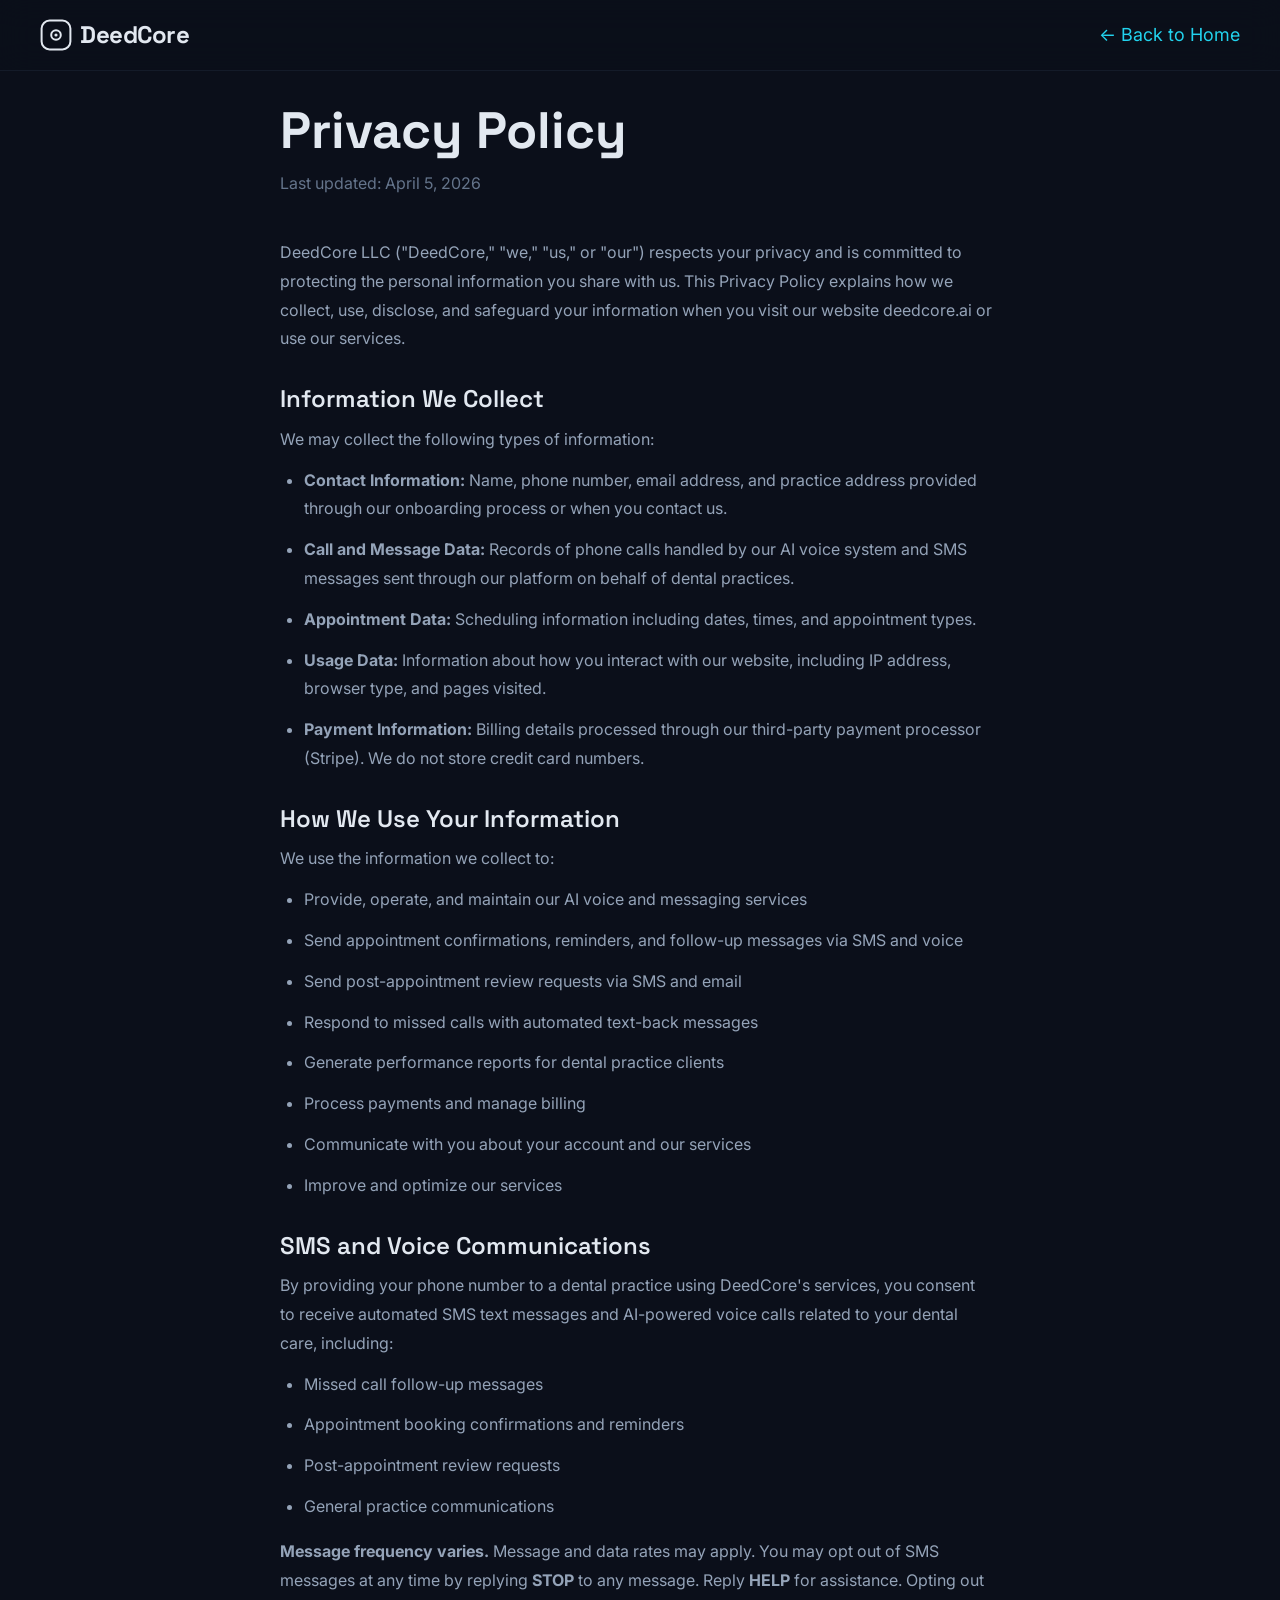
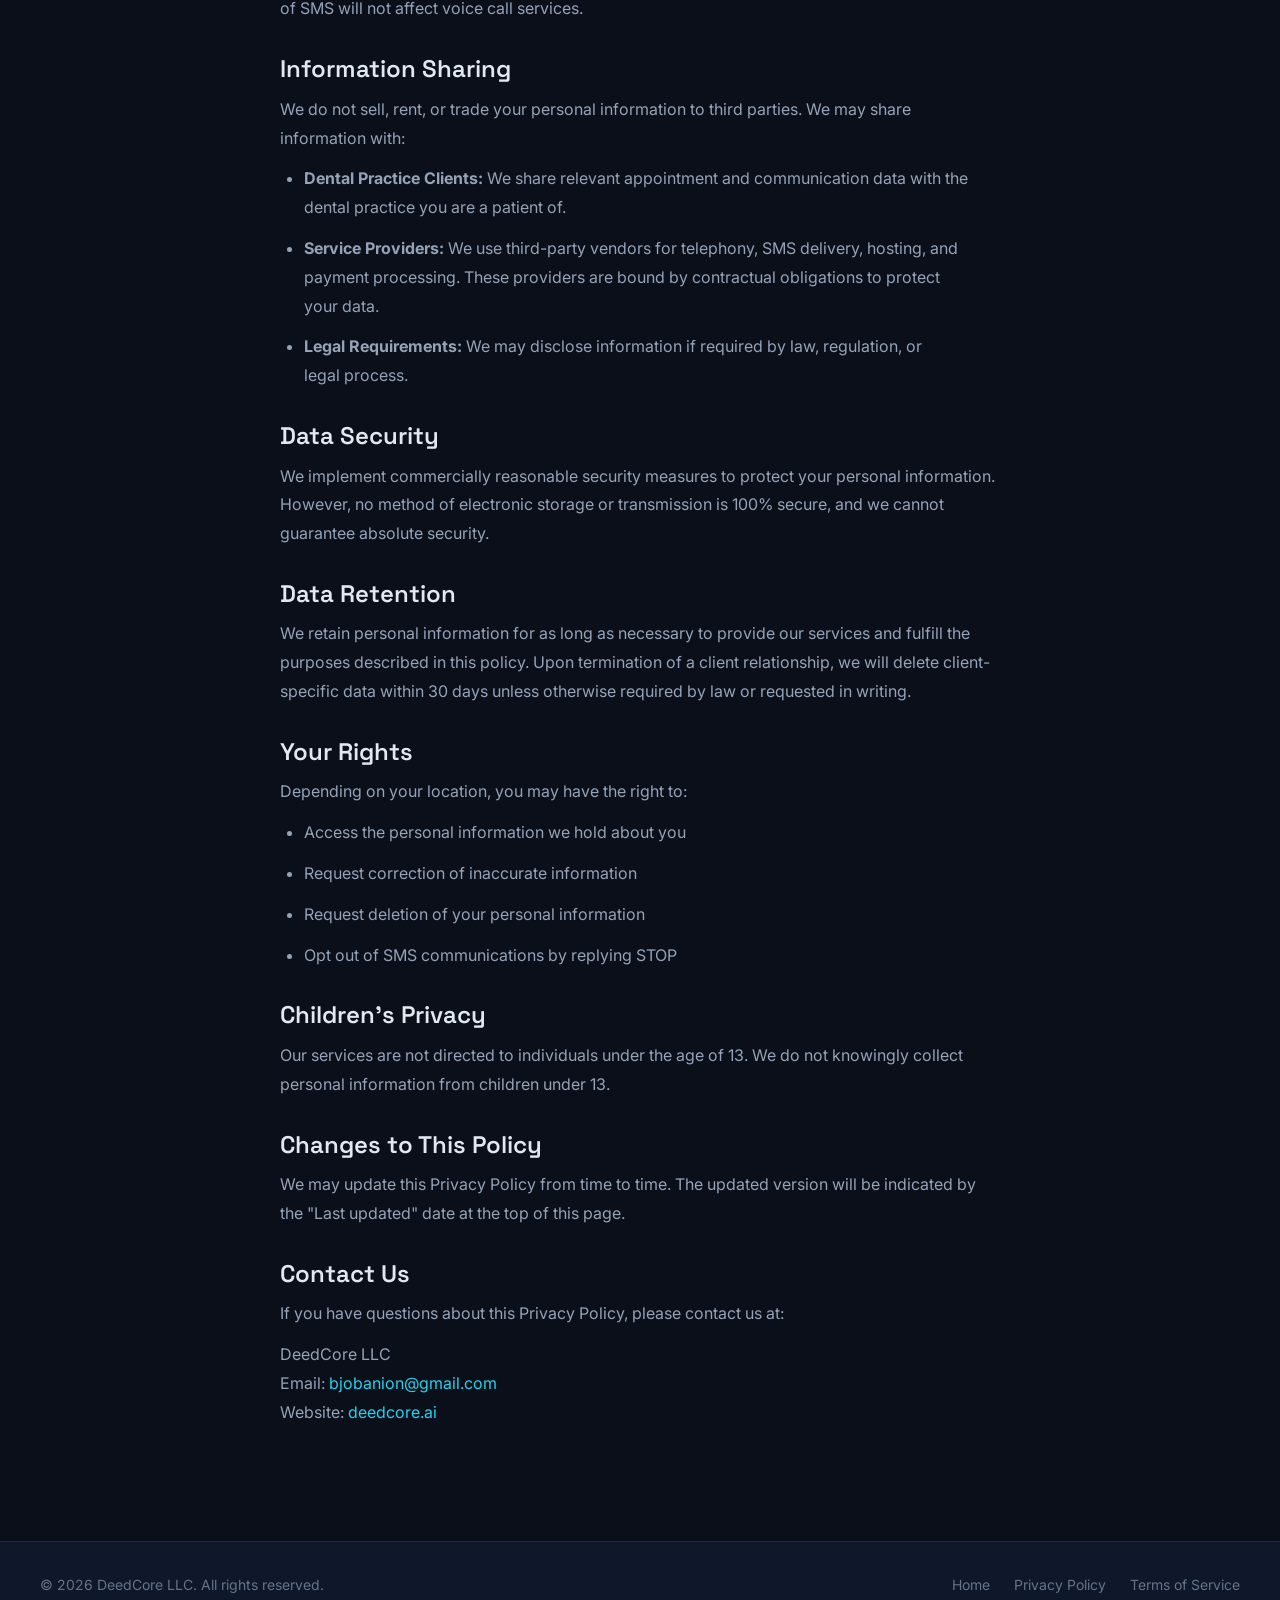
==== privacy.html @ 0113a992 "Add SMS consent language, Privacy Policy, Terms of Service for A2P compliance" ====
<!DOCTYPE html>
<html lang="en">
<head>
<meta charset="UTF-8">
<meta name="viewport" content="width=device-width, initial-scale=1.0">
<title>Privacy Policy — DeedCore</title>
<link rel="stylesheet" href="./base.css">
<link rel="stylesheet" href="./style.css">
<style>
  .legal { padding: clamp(var(--space-16), 8vw, var(--space-32)) var(--space-6); }
  .legal__inner { max-width: 720px; margin: 0 auto; }
  .legal__inner h1 { font-family: var(--font-display); font-size: var(--text-2xl); font-weight: 700; margin-bottom: var(--space-2); }
  .legal__inner .legal-date { font-size: var(--text-sm); color: var(--color-text-faint); margin-bottom: var(--space-10); }
  .legal__inner h2 { font-family: var(--font-display); font-size: var(--text-lg); font-weight: 600; margin-top: var(--space-8); margin-bottom: var(--space-3); }
  .legal__inner p, .legal__inner li { font-size: var(--text-sm); color: var(--color-text-muted); line-height: 1.8; margin-bottom: var(--space-3); }
  .legal__inner ul { padding-left: var(--space-6); margin-bottom: var(--space-4); }
  .legal__inner a { color: var(--color-primary); }
</style>
</head>
<body>

<nav class="nav">
  <div class="nav__inner">
    <a href="./index.html" class="nav__logo">
      <svg width="32" height="32" viewBox="0 0 40 40" fill="none" aria-label="DeedCore logo">
        <rect x="2" y="2" width="36" height="36" rx="10" stroke="currentColor" stroke-width="2.5"/>
        <circle cx="20" cy="20" r="6" stroke="currentColor" stroke-width="2.5"/>
        <circle cx="20" cy="20" r="2" fill="currentColor"/>
      </svg>
      DeedCore
    </a>
    <a href="./index.html" class="nav__back">← Back to Home</a>
  </div>
</nav>

<section class="legal">
  <div class="legal__inner">
    <h1>Privacy Policy</h1>
    <p class="legal-date">Last updated: April 5, 2026</p>

    <p>DeedCore LLC ("DeedCore," "we," "us," or "our") respects your privacy and is committed to protecting the personal information you share with us. This Privacy Policy explains how we collect, use, disclose, and safeguard your information when you visit our website deedcore.ai or use our services.</p>

    <h2>Information We Collect</h2>
    <p>We may collect the following types of information:</p>
    <ul>
      <li><strong>Contact Information:</strong> Name, phone number, email address, and practice address provided through our onboarding process or when you contact us.</li>
      <li><strong>Call and Message Data:</strong> Records of phone calls handled by our AI voice system and SMS messages sent through our platform on behalf of dental practices.</li>
      <li><strong>Appointment Data:</strong> Scheduling information including dates, times, and appointment types.</li>
      <li><strong>Usage Data:</strong> Information about how you interact with our website, including IP address, browser type, and pages visited.</li>
      <li><strong>Payment Information:</strong> Billing details processed through our third-party payment processor (Stripe). We do not store credit card numbers.</li>
    </ul>

    <h2>How We Use Your Information</h2>
    <p>We use the information we collect to:</p>
    <ul>
      <li>Provide, operate, and maintain our AI voice and messaging services</li>
      <li>Send appointment confirmations, reminders, and follow-up messages via SMS and voice</li>
      <li>Send post-appointment review requests via SMS and email</li>
      <li>Respond to missed calls with automated text-back messages</li>
      <li>Generate performance reports for dental practice clients</li>
      <li>Process payments and manage billing</li>
      <li>Communicate with you about your account and our services</li>
      <li>Improve and optimize our services</li>
    </ul>

    <h2>SMS and Voice Communications</h2>
    <p>By providing your phone number to a dental practice using DeedCore's services, you consent to receive automated SMS text messages and AI-powered voice calls related to your dental care, including:</p>
    <ul>
      <li>Missed call follow-up messages</li>
      <li>Appointment booking confirmations and reminders</li>
      <li>Post-appointment review requests</li>
      <li>General practice communications</li>
    </ul>
    <p><strong>Message frequency varies.</strong> Message and data rates may apply. You may opt out of SMS messages at any time by replying <strong>STOP</strong> to any message. Reply <strong>HELP</strong> for assistance. Opting out of SMS will not affect voice call services.</p>

    <h2>Information Sharing</h2>
    <p>We do not sell, rent, or trade your personal information to third parties. We may share information with:</p>
    <ul>
      <li><strong>Dental Practice Clients:</strong> We share relevant appointment and communication data with the dental practice you are a patient of.</li>
      <li><strong>Service Providers:</strong> We use third-party vendors for telephony, SMS delivery, hosting, and payment processing. These providers are bound by contractual obligations to protect your data.</li>
      <li><strong>Legal Requirements:</strong> We may disclose information if required by law, regulation, or legal process.</li>
    </ul>

    <h2>Data Security</h2>
    <p>We implement commercially reasonable security measures to protect your personal information. However, no method of electronic storage or transmission is 100% secure, and we cannot guarantee absolute security.</p>

    <h2>Data Retention</h2>
    <p>We retain personal information for as long as necessary to provide our services and fulfill the purposes described in this policy. Upon termination of a client relationship, we will delete client-specific data within 30 days unless otherwise required by law or requested in writing.</p>

    <h2>Your Rights</h2>
    <p>Depending on your location, you may have the right to:</p>
    <ul>
      <li>Access the personal information we hold about you</li>
      <li>Request correction of inaccurate information</li>
      <li>Request deletion of your personal information</li>
      <li>Opt out of SMS communications by replying STOP</li>
    </ul>

    <h2>Children's Privacy</h2>
    <p>Our services are not directed to individuals under the age of 13. We do not knowingly collect personal information from children under 13.</p>

    <h2>Changes to This Policy</h2>
    <p>We may update this Privacy Policy from time to time. The updated version will be indicated by the "Last updated" date at the top of this page.</p>

    <h2>Contact Us</h2>
    <p>If you have questions about this Privacy Policy, please contact us at:</p>
    <p>
      DeedCore LLC<br>
      Email: <a href="mailto:bjobanion@gmail.com">bjobanion@gmail.com</a><br>
      Website: <a href="https://deedcore.ai">deedcore.ai</a>
    </p>
  </div>
</section>

<footer class="footer">
  <div class="footer__inner">
    <div class="footer__top">
      <div class="footer__left">
        <span class="footer__copyright">&copy; 2026 DeedCore LLC. All rights reserved.</span>
      </div>
      <div class="footer__links">
        <a href="./index.html">Home</a>
        <a href="./privacy.html">Privacy Policy</a>
        <a href="./terms.html">Terms of Service</a>
      </div>
    </div>
  </div>
</footer>

</body>
</html>
---- base.css ----
/* base.css */
*, *::before, *::after { box-sizing: border-box; margin: 0; padding: 0; }

html {
  -moz-text-size-adjust: none;
  -webkit-text-size-adjust: none;
  text-size-adjust: none;
  -webkit-font-smoothing: antialiased;
  -moz-osx-font-smoothing: grayscale;
  text-rendering: optimizeLegibility;
  scroll-behavior: smooth;
  hanging-punctuation: first last;
  scroll-padding-top: 5rem;
}

body {
  min-height: 100dvh;
  line-height: 1.6;
  font-family: var(--font-body, sans-serif);
  font-size: var(--text-base);
  color: var(--color-text);
  background-color: var(--color-bg);
}

img, picture, video, canvas, svg { display: block; max-width: 100%; height: auto; }
ul[role="list"], ol[role="list"] { list-style: none; }
input, button, textarea, select { font: inherit; color: inherit; }

h1, h2, h3, h4, h5, h6 { text-wrap: balance; line-height: 1.15; }
p, li, figcaption { text-wrap: pretty; max-width: 72ch; }

::selection {
  background: oklch(from var(--color-primary) l c h / 0.25);
  color: var(--color-text);
}

:focus-visible {
  outline: 2px solid var(--color-primary);
  outline-offset: 3px;
  border-radius: var(--radius-sm);
}

@media (prefers-reduced-motion: reduce) {
  *, *::before, *::after {
    animation-duration: 0.01ms !important;
    animation-iteration-count: 1 !important;
    transition-duration: 0.01ms !important;
    scroll-behavior: auto !important;
  }
}

button { cursor: pointer; background: none; border: none; }
table { border-collapse: collapse; width: 100%; }

a, button, [role="button"], [role="link"], input, textarea, select {
  transition: color var(--transition-interactive),
              background var(--transition-interactive),
              border-color var(--transition-interactive),
              box-shadow var(--transition-interactive);
}

.sr-only {
  position: absolute; width: 1px; height: 1px; padding: 0; margin: -1px;
  overflow: hidden; clip: rect(0, 0, 0, 0); white-space: nowrap; border-width: 0;
}
---- style.css ----
/* ========================
   DeedCore — Design Tokens
   ======================== */

@import url('https://fonts.googleapis.com/css2?family=Inter:wght@300;400;500;600;700&family=Space+Grotesk:wght@400;500;600;700&display=swap');

:root {
  /* Typography */
  --font-body: 'Inter', -apple-system, BlinkMacSystemFont, 'Segoe UI', sans-serif;
  --font-display: 'Space Grotesk', -apple-system, BlinkMacSystemFont, sans-serif;

  /* Type Scale */
  --text-xs:   clamp(0.75rem,  0.7rem  + 0.25vw, 0.875rem);
  --text-sm:   clamp(0.875rem, 0.8rem  + 0.35vw, 1rem);
  --text-base: clamp(1rem,     0.95rem + 0.25vw, 1.125rem);
  --text-lg:   clamp(1.125rem, 1rem    + 0.75vw, 1.5rem);
  --text-xl:   clamp(1.5rem,   1.2rem  + 1.25vw, 2.25rem);
  --text-2xl:  clamp(2rem,     1.2rem  + 2.5vw,  3.5rem);
  --text-3xl:  clamp(2.5rem,   1rem    + 4vw,    5rem);

  /* Spacing */
  --space-1:  0.25rem;
  --space-2:  0.5rem;
  --space-3:  0.75rem;
  --space-4:  1rem;
  --space-5:  1.25rem;
  --space-6:  1.5rem;
  --space-8:  2rem;
  --space-10: 2.5rem;
  --space-12: 3rem;
  --space-16: 4rem;
  --space-20: 5rem;
  --space-24: 6rem;
  --space-32: 8rem;

  /* Dark palette — dark site by default */
  --color-bg:             #0b0f1a;
  --color-surface:        #111827;
  --color-surface-2:      #1e293b;
  --color-surface-offset: #0f172a;
  --color-border:         #1e293b;
  --color-divider:        #1e293b;

  --color-text:           #e2e8f0;
  --color-text-muted:     #94a3b8;
  --color-text-faint:     #64748b;

  --color-primary:        #22d3ee;
  --color-primary-hover:  #06b6d4;
  --color-primary-active: #0891b2;
  --color-primary-glow:   rgba(34, 211, 238, 0.15);

  /* Radius */
  --radius-sm: 0.375rem;
  --radius-md: 0.5rem;
  --radius-lg: 0.75rem;
  --radius-xl: 1rem;
  --radius-2xl: 1.5rem;
  --radius-full: 9999px;

  /* Transitions */
  --transition-interactive: 180ms cubic-bezier(0.16, 1, 0.3, 1);

  /* Shadows */
  --shadow-sm: 0 1px 2px rgba(0,0,0,0.3);
  --shadow-md: 0 4px 12px rgba(0,0,0,0.4);
  --shadow-lg: 0 12px 32px rgba(0,0,0,0.5);
  --shadow-glow: 0 0 40px rgba(34, 211, 238, 0.15), 0 0 80px rgba(34, 211, 238, 0.05);

  /* Content widths */
  --content-narrow: 640px;
  --content-default: 960px;
  --content-wide: 1200px;
}


/* ========================
   Global Styles
   ======================== */

body {
  background: var(--color-bg);
  color: var(--color-text);
}

a {
  color: var(--color-primary);
  text-decoration: none;
}
a:hover {
  color: var(--color-primary-hover);
}


/* ========================
   Navigation
   ======================== */

.nav {
  position: fixed;
  top: 0;
  left: 0;
  right: 0;
  z-index: 100;
  padding: var(--space-4) var(--space-6);
  background: rgba(11, 15, 26, 0.8);
  backdrop-filter: blur(16px);
  -webkit-backdrop-filter: blur(16px);
  border-bottom: 1px solid rgba(30, 41, 59, 0.5);
  transition: transform 0.3s cubic-bezier(0.16, 1, 0.3, 1),
              box-shadow 0.3s cubic-bezier(0.16, 1, 0.3, 1);
}

.nav__inner {
  max-width: var(--content-wide);
  margin: 0 auto;
  display: flex;
  align-items: center;
  justify-content: space-between;
}

.nav__logo {
  display: flex;
  align-items: center;
  gap: var(--space-2);
  font-family: var(--font-display);
  font-size: var(--text-lg);
  font-weight: 700;
  color: var(--color-text);
  letter-spacing: -0.02em;
}

.nav__logo svg {
  width: 32px;
  height: 32px;
}

.nav__links {
  display: flex;
  align-items: center;
  gap: var(--space-8);
  list-style: none;
}

.nav__links a {
  font-size: var(--text-sm);
  color: var(--color-text-muted);
  transition: color var(--transition-interactive);
}
.nav__links a:hover {
  color: var(--color-text);
}

.nav__cta {
  font-size: var(--text-sm);
  font-weight: 600;
  padding: var(--space-2) var(--space-5);
  background: var(--color-primary);
  color: #0b0f1a;
  border-radius: var(--radius-full);
  transition: background var(--transition-interactive),
              transform var(--transition-interactive),
              box-shadow var(--transition-interactive);
  display: inline-block;
}
.nav__cta:hover {
  background: var(--color-primary-hover);
  color: #0b0f1a;
  transform: translateY(-1px);
  box-shadow: var(--shadow-glow);
}
.nav__cta:active {
  transform: translateY(0);
}

.nav__mobile-toggle {
  display: none;
  flex-direction: column;
  gap: 5px;
  padding: var(--space-2);
}
.nav__mobile-toggle span {
  display: block;
  width: 24px;
  height: 2px;
  background: var(--color-text);
  transition: transform 0.3s, opacity 0.3s;
}


/* ========================
   Lamp Hero Section
   ======================== */

.lamp-hero {
  position: relative;
  min-height: 100vh;
  display: flex;
  flex-direction: column;
  align-items: center;
  justify-content: center;
  overflow: hidden;
  background: var(--color-surface-offset);
  padding-top: 5rem;
}

.lamp-container {
  position: relative;
  width: 100%;
  flex: 1;
  display: flex;
  align-items: center;
  justify-content: center;
  transform: scaleY(1.25);
  isolation: isolate;
}

/* Left conic gradient */
.lamp-left {
  position: absolute;
  inset: auto;
  right: 50%;
  height: 14rem;
  width: 30rem;
  background: conic-gradient(from 70deg at center top, #22d3ee, transparent, transparent);
  opacity: 0;
  animation: lamp-expand 0.8s ease-in-out 0.3s forwards;
}

/* Right conic gradient */
.lamp-right {
  position: absolute;
  inset: auto;
  left: 50%;
  height: 14rem;
  width: 30rem;
  background: conic-gradient(from 290deg at center top, transparent, transparent, #22d3ee);
  opacity: 0;
  animation: lamp-expand 0.8s ease-in-out 0.3s forwards;
}

@keyframes lamp-expand {
  from {
    opacity: 0.5;
    width: 15rem;
  }
  to {
    opacity: 1;
    width: 30rem;
  }
}

/* Mask edges */
.lamp-left::before,
.lamp-right::before {
  content: '';
  position: absolute;
  bottom: 0;
  width: 100%;
  height: 10rem;
  background: var(--color-surface-offset);
  z-index: 20;
  mask-image: linear-gradient(to top, white, transparent);
  -webkit-mask-image: linear-gradient(to top, white, transparent);
}

.lamp-left::after {
  content: '';
  position: absolute;
  left: 0;
  bottom: 0;
  width: 10rem;
  height: 100%;
  background: var(--color-surface-offset);
  z-index: 20;
  mask-image: linear-gradient(to right, white, transparent);
  -webkit-mask-image: linear-gradient(to right, white, transparent);
}

.lamp-right::after {
  content: '';
  position: absolute;
  right: 0;
  bottom: 0;
  width: 10rem;
  height: 100%;
  background: var(--color-surface-offset);
  z-index: 20;
  mask-image: linear-gradient(to left, white, transparent);
  -webkit-mask-image: linear-gradient(to left, white, transparent);
}

/* Dark overlays */
.lamp-bg-blur {
  position: absolute;
  top: 50%;
  width: 100%;
  height: 12rem;
  transform: translateY(3rem) scaleX(1.5);
  background: var(--color-surface-offset);
  filter: blur(40px);
}

.lamp-bg-backdrop {
  position: absolute;
  top: 50%;
  z-index: 50;
  width: 100%;
  height: 12rem;
  background: transparent;
  opacity: 0.1;
  backdrop-filter: blur(12px);
  -webkit-backdrop-filter: blur(12px);
}

/* Glow elements */
.lamp-glow-wide {
  position: absolute;
  inset: auto;
  z-index: 50;
  width: 28rem;
  height: 9rem;
  transform: translateY(-50%);
  border-radius: 9999px;
  background: #22d3ee;
  opacity: 0.5;
  filter: blur(48px);
}

.lamp-glow-core {
  position: absolute;
  inset: auto;
  z-index: 30;
  width: 16rem;
  height: 9rem;
  transform: translateY(-6rem);
  border-radius: 9999px;
  background: #67e8f9;
  filter: blur(32px);
  opacity: 0;
  animation: lamp-core-expand 0.8s ease-in-out 0.3s forwards;
}

@keyframes lamp-core-expand {
  from {
    width: 8rem;
    opacity: 0;
  }
  to {
    width: 16rem;
    opacity: 1;
  }
}

.lamp-line {
  position: absolute;
  inset: auto;
  z-index: 50;
  width: 30rem;
  height: 2px;
  transform: translateY(-7rem);
  background: #67e8f9;
  opacity: 0;
  animation: lamp-line-expand 0.8s ease-in-out 0.3s forwards;
}

@keyframes lamp-line-expand {
  from {
    width: 15rem;
    opacity: 0.5;
  }
  to {
    width: 30rem;
    opacity: 1;
  }
}

.lamp-dark-top {
  position: absolute;
  inset: auto;
  z-index: 40;
  width: 100%;
  height: 11rem;
  transform: translateY(-12.5rem);
  background: var(--color-surface-offset);
}

/* Hero content */
.lamp-hero__content {
  position: relative;
  z-index: 50;
  display: flex;
  flex-direction: column;
  align-items: center;
  transform: translateY(-20rem);
  padding: 0 var(--space-5);
  text-align: center;
  opacity: 0;
  animation: hero-content-reveal 0.8s ease-in-out 0.5s forwards;
}

@keyframes hero-content-reveal {
  from {
    opacity: 0.5;
    transform: translateY(-14rem);
  }
  to {
    opacity: 1;
    transform: translateY(-20rem);
  }
}

.lamp-hero__title {
  font-family: var(--font-display);
  font-size: var(--text-3xl);
  font-weight: 700;
  letter-spacing: -0.03em;
  line-height: 1.1;
  background: linear-gradient(to bottom right, #cbd5e1, #64748b);
  -webkit-background-clip: text;
  -webkit-text-fill-color: transparent;
  background-clip: text;
  padding: var(--space-2) 0;
}

.lamp-hero__title span {
  background: linear-gradient(to bottom right, #22d3ee, #06b6d4);
  -webkit-background-clip: text;
  -webkit-text-fill-color: transparent;
  background-clip: text;
}

.lamp-hero__subtitle {
  margin-top: var(--space-6);
  font-size: var(--text-lg);
  color: var(--color-text-muted);
  max-width: 600px;
  line-height: 1.6;
}

.lamp-hero__cta-group {
  display: flex;
  gap: var(--space-4);
  margin-top: var(--space-8);
  flex-wrap: wrap;
  justify-content: center;
}

.btn-primary {
  display: inline-flex;
  align-items: center;
  gap: var(--space-2);
  padding: var(--space-3) var(--space-8);
  font-family: var(--font-display);
  font-size: var(--text-sm);
  font-weight: 600;
  background: var(--color-primary);
  color: #0b0f1a;
  border-radius: var(--radius-full);
  transition: background var(--transition-interactive),
              transform var(--transition-interactive),
              box-shadow var(--transition-interactive);
}
.btn-primary:hover {
  background: var(--color-primary-hover);
  color: #0b0f1a;
  transform: translateY(-2px);
  box-shadow: var(--shadow-glow);
}
.btn-primary:active {
  transform: translateY(0);
}

.btn-secondary {
  display: inline-flex;
  align-items: center;
  gap: var(--space-2);
  padding: var(--space-3) var(--space-8);
  font-family: var(--font-display);
  font-size: var(--text-sm);
  font-weight: 600;
  background: transparent;
  color: var(--color-text);
  border: 1px solid var(--color-border);
  border-radius: var(--radius-full);
  transition: border-color var(--transition-interactive),
              background var(--transition-interactive),
              transform var(--transition-interactive);
}
.btn-secondary:hover {
  border-color: var(--color-text-muted);
  background: rgba(255,255,255,0.03);
  transform: translateY(-1px);
}
.btn-secondary:active {
  transform: translateY(0);
}


/* ========================
   Social Proof Bar
   ======================== */

.social-proof {
  padding: var(--space-12) var(--space-6);
  background: var(--color-bg);
  border-top: 1px solid var(--color-border);
  border-bottom: 1px solid var(--color-border);
  text-align: center;
}

.social-proof__label {
  font-size: var(--text-xs);
  text-transform: uppercase;
  letter-spacing: 0.1em;
  color: var(--color-text-faint);
  margin-bottom: var(--space-8);
}

.social-proof__stats {
  display: flex;
  justify-content: center;
  gap: var(--space-16);
  flex-wrap: wrap;
  max-width: var(--content-wide);
  margin: 0 auto;
}

.stat {
  text-align: center;
}

.stat__number {
  font-family: var(--font-display);
  font-size: var(--text-2xl);
  font-weight: 700;
  color: var(--color-primary);
  letter-spacing: -0.02em;
}

.stat__label {
  font-size: var(--text-sm);
  color: var(--color-text-muted);
  margin-top: var(--space-1);
}


/* ========================
   Problem Section
   ======================== */

.problem {
  padding: clamp(var(--space-16), 8vw, var(--space-32)) var(--space-6);
  background: var(--color-bg);
}

.problem__inner {
  max-width: var(--content-default);
  margin: 0 auto;
  text-align: center;
}

.section-label {
  font-size: var(--text-xs);
  text-transform: uppercase;
  letter-spacing: 0.15em;
  color: var(--color-primary);
  font-weight: 600;
  margin-bottom: var(--space-4);
}

.section-title {
  font-family: var(--font-display);
  font-size: var(--text-2xl);
  font-weight: 700;
  color: var(--color-text);
  letter-spacing: -0.02em;
  margin-bottom: var(--space-6);
}

.section-subtitle {
  font-size: var(--text-base);
  color: var(--color-text-muted);
  max-width: 640px;
  margin: 0 auto var(--space-12);
  line-height: 1.7;
}

.problem__grid {
  display: grid;
  grid-template-columns: repeat(3, 1fr);
  gap: var(--space-6);
}

.problem__card {
  background: var(--color-surface);
  border: 1px solid var(--color-border);
  border-radius: var(--radius-xl);
  padding: var(--space-8);
  text-align: left;
  transition: border-color var(--transition-interactive),
              box-shadow var(--transition-interactive);
}
.problem__card:hover {
  border-color: rgba(34, 211, 238, 0.2);
  box-shadow: 0 0 30px rgba(34, 211, 238, 0.05);
}

.problem__card-icon {
  width: 48px;
  height: 48px;
  border-radius: var(--radius-lg);
  background: rgba(34, 211, 238, 0.1);
  display: flex;
  align-items: center;
  justify-content: center;
  margin-bottom: var(--space-5);
  color: var(--color-primary);
}

.problem__card-title {
  font-family: var(--font-display);
  font-size: var(--text-lg);
  font-weight: 600;
  margin-bottom: var(--space-3);
  color: var(--color-text);
}

.problem__card-text {
  font-size: var(--text-sm);
  color: var(--color-text-muted);
  line-height: 1.7;
}


/* ========================
   Solution/Features Section
   ======================== */

.features {
  padding: clamp(var(--space-16), 8vw, var(--space-32)) var(--space-6);
  background: var(--color-surface-offset);
}

.features__inner {
  max-width: var(--content-wide);
  margin: 0 auto;
}

.features__header {
  text-align: center;
  margin-bottom: var(--space-16);
}

.features__grid {
  display: grid;
  grid-template-columns: repeat(3, 1fr);
  gap: var(--space-6);
}

.feature-card {
  background: var(--color-surface);
  border: 1px solid var(--color-border);
  border-radius: var(--radius-xl);
  padding: var(--space-8);
  position: relative;
  overflow: hidden;
  transition: border-color var(--transition-interactive),
              transform var(--transition-interactive),
              box-shadow var(--transition-interactive);
}
.feature-card:hover {
  border-color: rgba(34, 211, 238, 0.3);
  transform: translateY(-2px);
  box-shadow: 0 8px 30px rgba(0,0,0,0.3), 0 0 40px rgba(34, 211, 238, 0.05);
}

.feature-card::before {
  content: '';
  position: absolute;
  top: 0;
  left: 0;
  right: 0;
  height: 2px;
  background: linear-gradient(90deg, transparent, var(--color-primary), transparent);
  opacity: 0;
  transition: opacity var(--transition-interactive);
}
.feature-card:hover::before {
  opacity: 1;
}

.feature-card__icon {
  width: 56px;
  height: 56px;
  border-radius: var(--radius-lg);
  background: rgba(34, 211, 238, 0.08);
  display: flex;
  align-items: center;
  justify-content: center;
  margin-bottom: var(--space-5);
  color: var(--color-primary);
}

.feature-card__title {
  font-family: var(--font-display);
  font-size: var(--text-lg);
  font-weight: 600;
  margin-bottom: var(--space-3);
}

.feature-card__text {
  font-size: var(--text-sm);
  color: var(--color-text-muted);
  line-height: 1.7;
  margin-bottom: var(--space-5);
}

.feature-card__list {
  list-style: none;
  padding: 0;
}

.feature-card__list li {
  font-size: var(--text-sm);
  color: var(--color-text-muted);
  padding: var(--space-2) 0;
  display: flex;
  align-items: center;
  gap: var(--space-2);
}

.feature-card__list li::before {
  content: '';
  width: 6px;
  height: 6px;
  border-radius: 50%;
  background: var(--color-primary);
  flex-shrink: 0;
}


/* ========================
   How It Works
   ======================== */

.how-it-works {
  padding: clamp(var(--space-16), 8vw, var(--space-32)) var(--space-6);
  background: var(--color-bg);
}

.how-it-works__inner {
  max-width: var(--content-default);
  margin: 0 auto;
}

.how-it-works__header {
  text-align: center;
  margin-bottom: var(--space-16);
}

.steps {
  display: flex;
  flex-direction: column;
  gap: var(--space-10);
  position: relative;
}

.steps::before {
  content: '';
  position: absolute;
  left: 24px;
  top: 0;
  bottom: 0;
  width: 2px;
  background: linear-gradient(to bottom, var(--color-primary), transparent);
}

.step {
  display: flex;
  gap: var(--space-6);
  align-items: flex-start;
}

.step__number {
  flex-shrink: 0;
  width: 48px;
  height: 48px;
  border-radius: 50%;
  background: var(--color-surface);
  border: 2px solid var(--color-primary);
  display: flex;
  align-items: center;
  justify-content: center;
  font-family: var(--font-display);
  font-size: var(--text-sm);
  font-weight: 700;
  color: var(--color-primary);
  position: relative;
  z-index: 2;
}

.step__content {
  padding-top: var(--space-2);
}

.step__title {
  font-family: var(--font-display);
  font-size: var(--text-lg);
  font-weight: 600;
  margin-bottom: var(--space-2);
}

.step__text {
  font-size: var(--text-sm);
  color: var(--color-text-muted);
  line-height: 1.7;
}


/* ========================
   Pricing
   ======================== */

.pricing {
  padding: clamp(var(--space-16), 8vw, var(--space-32)) var(--space-6);
  background: var(--color-surface-offset);
}

.pricing__inner {
  max-width: var(--content-wide);
  margin: 0 auto;
}

.pricing__header {
  text-align: center;
  margin-bottom: var(--space-12);
}

.pricing__grid {
  display: grid;
  grid-template-columns: repeat(3, 1fr);
  gap: var(--space-6);
  align-items: start;
}

.pricing__card {
  background: var(--color-surface);
  border: 1px solid var(--color-border);
  border-radius: var(--radius-2xl);
  padding: var(--space-8);
  position: relative;
  overflow: hidden;
  display: flex;
  flex-direction: column;
  transition: border-color var(--transition-interactive),
              transform var(--transition-interactive),
              box-shadow var(--transition-interactive);
}

.pricing__card:hover {
  border-color: rgba(34, 211, 238, 0.2);
  box-shadow: 0 0 30px rgba(34, 211, 238, 0.05);
}

/* Featured card (Growth) */
.pricing__card--featured {
  border-color: rgba(34, 211, 238, 0.3);
  box-shadow: 0 0 40px rgba(34, 211, 238, 0.08);
  transform: scale(1.03);
}

.pricing__card--featured::before {
  content: '';
  position: absolute;
  top: 0;
  left: 0;
  right: 0;
  height: 3px;
  background: linear-gradient(90deg, var(--color-primary), #06b6d4, var(--color-primary));
}

.pricing__card--featured:hover {
  border-color: rgba(34, 211, 238, 0.4);
  box-shadow: 0 0 60px rgba(34, 211, 238, 0.12);
  transform: scale(1.04);
}

.pricing__popular-badge {
  position: absolute;
  top: var(--space-4);
  right: var(--space-4);
  background: var(--color-primary);
  color: #0b0f1a;
  font-size: 0.7rem;
  font-weight: 700;
  text-transform: uppercase;
  letter-spacing: 0.08em;
  padding: var(--space-1) var(--space-3);
  border-radius: var(--radius-full);
}

.pricing__tier-name {
  font-family: var(--font-display);
  font-size: var(--text-lg);
  font-weight: 600;
  color: var(--color-text);
  margin-bottom: var(--space-4);
}

.pricing__setup {
  font-family: var(--font-display);
  font-size: var(--text-base);
  font-weight: 600;
  color: var(--color-text-muted);
  margin-bottom: var(--space-1);
}

.pricing__setup span {
  font-size: var(--text-xs);
  color: var(--color-text-faint);
  font-weight: 400;
}

.pricing__price {
  font-family: var(--font-display);
  font-size: var(--text-xl);
  font-weight: 700;
  margin-bottom: var(--space-4);
}

.pricing__price span {
  font-size: var(--text-sm);
  color: var(--color-text-muted);
  font-weight: 400;
}

.pricing__desc {
  font-size: var(--text-sm);
  color: var(--color-text-muted);
  line-height: 1.6;
  margin-bottom: var(--space-6);
}

.pricing__features {
  list-style: none;
  padding: 0;
  margin-bottom: var(--space-8);
  flex: 1;
}

.pricing__features li {
  padding: var(--space-2) 0;
  font-size: var(--text-sm);
  color: var(--color-text-muted);
  display: flex;
  align-items: center;
  gap: var(--space-3);
}

.pricing__features li svg {
  flex-shrink: 0;
  color: var(--color-primary);
}

.pricing__cta {
  width: 100%;
  text-align: center;
  justify-content: center;
  margin-top: auto;
}


/* ========================
   CTA Section
   ======================== */

.cta-section {
  padding: clamp(var(--space-16), 8vw, var(--space-32)) var(--space-6);
  background: var(--color-bg);
  text-align: center;
  position: relative;
  overflow: hidden;
}

.cta-section::before {
  content: '';
  position: absolute;
  top: 50%;
  left: 50%;
  transform: translate(-50%, -50%);
  width: 600px;
  height: 600px;
  background: radial-gradient(circle, rgba(34, 211, 238, 0.06), transparent 70%);
  pointer-events: none;
}

.cta-section__inner {
  max-width: var(--content-narrow);
  margin: 0 auto;
  position: relative;
  z-index: 2;
}

.cta-section__title {
  font-family: var(--font-display);
  font-size: var(--text-2xl);
  font-weight: 700;
  letter-spacing: -0.02em;
  margin-bottom: var(--space-5);
}

.cta-section__text {
  font-size: var(--text-base);
  color: var(--color-text-muted);
  margin-bottom: var(--space-8);
  max-width: 500px;
  margin-left: auto;
  margin-right: auto;
}


/* ========================
   Footer
   ======================== */

.footer {
  padding: var(--space-8) var(--space-6);
  background: var(--color-surface-offset);
  border-top: 1px solid var(--color-border);
}

.footer__inner {
  max-width: var(--content-wide);
  margin: 0 auto;
}

.footer__top {
  display: flex;
  align-items: center;
  justify-content: space-between;
  flex-wrap: wrap;
  gap: var(--space-4);
  margin-bottom: var(--space-6);
}

.footer__sms-consent {
  border-top: 1px solid var(--color-border);
  padding-top: var(--space-5);
}

.footer__sms-consent p {
  font-size: 0.7rem;
  line-height: 1.6;
  color: var(--color-text-faint);
}

.footer__sms-consent a {
  color: var(--color-text-muted);
  text-decoration: underline;
}

.footer__left {
  display: flex;
  align-items: center;
  gap: var(--space-4);
}

.footer__copyright {
  font-size: var(--text-xs);
  color: var(--color-text-faint);
}

.footer__attr {
  font-size: var(--text-xs);
  color: var(--color-text-faint);
}
.footer__attr a {
  color: var(--color-text-faint);
  transition: color var(--transition-interactive);
}
.footer__attr a:hover {
  color: var(--color-text-muted);
}

.footer__links {
  display: flex;
  gap: var(--space-6);
}

.footer__links a {
  font-size: var(--text-xs);
  color: var(--color-text-faint);
  transition: color var(--transition-interactive);
}
.footer__links a:hover {
  color: var(--color-text);
}


/* ========================
   Scroll Animations
   ======================== */

.fade-in {
  opacity: 1;
}

@supports (animation-timeline: scroll()) {
  .fade-in {
    opacity: 0;
    animation: reveal-fade linear both;
    animation-timeline: view();
    animation-range: entry 0% entry 100%;
  }
}

@keyframes reveal-fade {
  to { opacity: 1; }
}

/* Fallback for browsers without scroll-driven animations */
@supports not (animation-timeline: scroll()) {
  .fade-in {
    opacity: 0;
    transition: opacity 0.6s cubic-bezier(0.16, 1, 0.3, 1);
  }
  .fade-in.visible {
    opacity: 1;
  }
}


/* ========================
   Mobile Responsive
   ======================== */

@media (max-width: 768px) {
  .nav__links {
    display: none;
  }

  .nav__mobile-toggle {
    display: flex;
  }

  .nav.mobile-open .nav__links {
    display: flex;
    flex-direction: column;
    position: absolute;
    top: 100%;
    left: 0;
    right: 0;
    background: rgba(11, 15, 26, 0.95);
    backdrop-filter: blur(16px);
    -webkit-backdrop-filter: blur(16px);
    padding: var(--space-6);
    border-bottom: 1px solid var(--color-border);
    gap: var(--space-5);
  }

  .problem__grid,
  .features__grid,
  .pricing__grid {
    grid-template-columns: 1fr;
  }

  .pricing__card--featured {
    transform: none;
  }
  .pricing__card--featured:hover {
    transform: none;
  }

  .social-proof__stats {
    gap: var(--space-8);
  }

  .lamp-hero__title {
    font-size: clamp(2rem, 1rem + 4vw, 3.5rem);
  }

  .lamp-container {
    transform: scaleY(1.1);
  }

  .lamp-left,
  .lamp-right {
    width: 18rem;
  }

  @keyframes lamp-expand {
    from {
      opacity: 0.5;
      width: 10rem;
    }
    to {
      opacity: 1;
      width: 18rem;
    }
  }

  .lamp-hero__content {
    transform: translateY(-16rem);
  }

  @keyframes hero-content-reveal {
    from {
      opacity: 0.5;
      transform: translateY(-10rem);
    }
    to {
      opacity: 1;
      transform: translateY(-16rem);
    }
  }

  .lamp-glow-wide {
    width: 16rem;
  }

  .lamp-line {
    width: 18rem;
  }

  @keyframes lamp-line-expand {
    from {
      width: 10rem;
      opacity: 0.5;
    }
    to {
      width: 18rem;
      opacity: 1;
    }
  }

  .steps::before {
    left: 20px;
  }

  .step__number {
    width: 40px;
    height: 40px;
  }

  .footer__inner {
    flex-direction: column;
    text-align: center;
  }
}

@media (max-width: 480px) {
  .lamp-hero__cta-group {
    flex-direction: column;
    align-items: center;
  }

  .btn-primary,
  .btn-secondary {
    width: 100%;
    justify-content: center;
  }
}
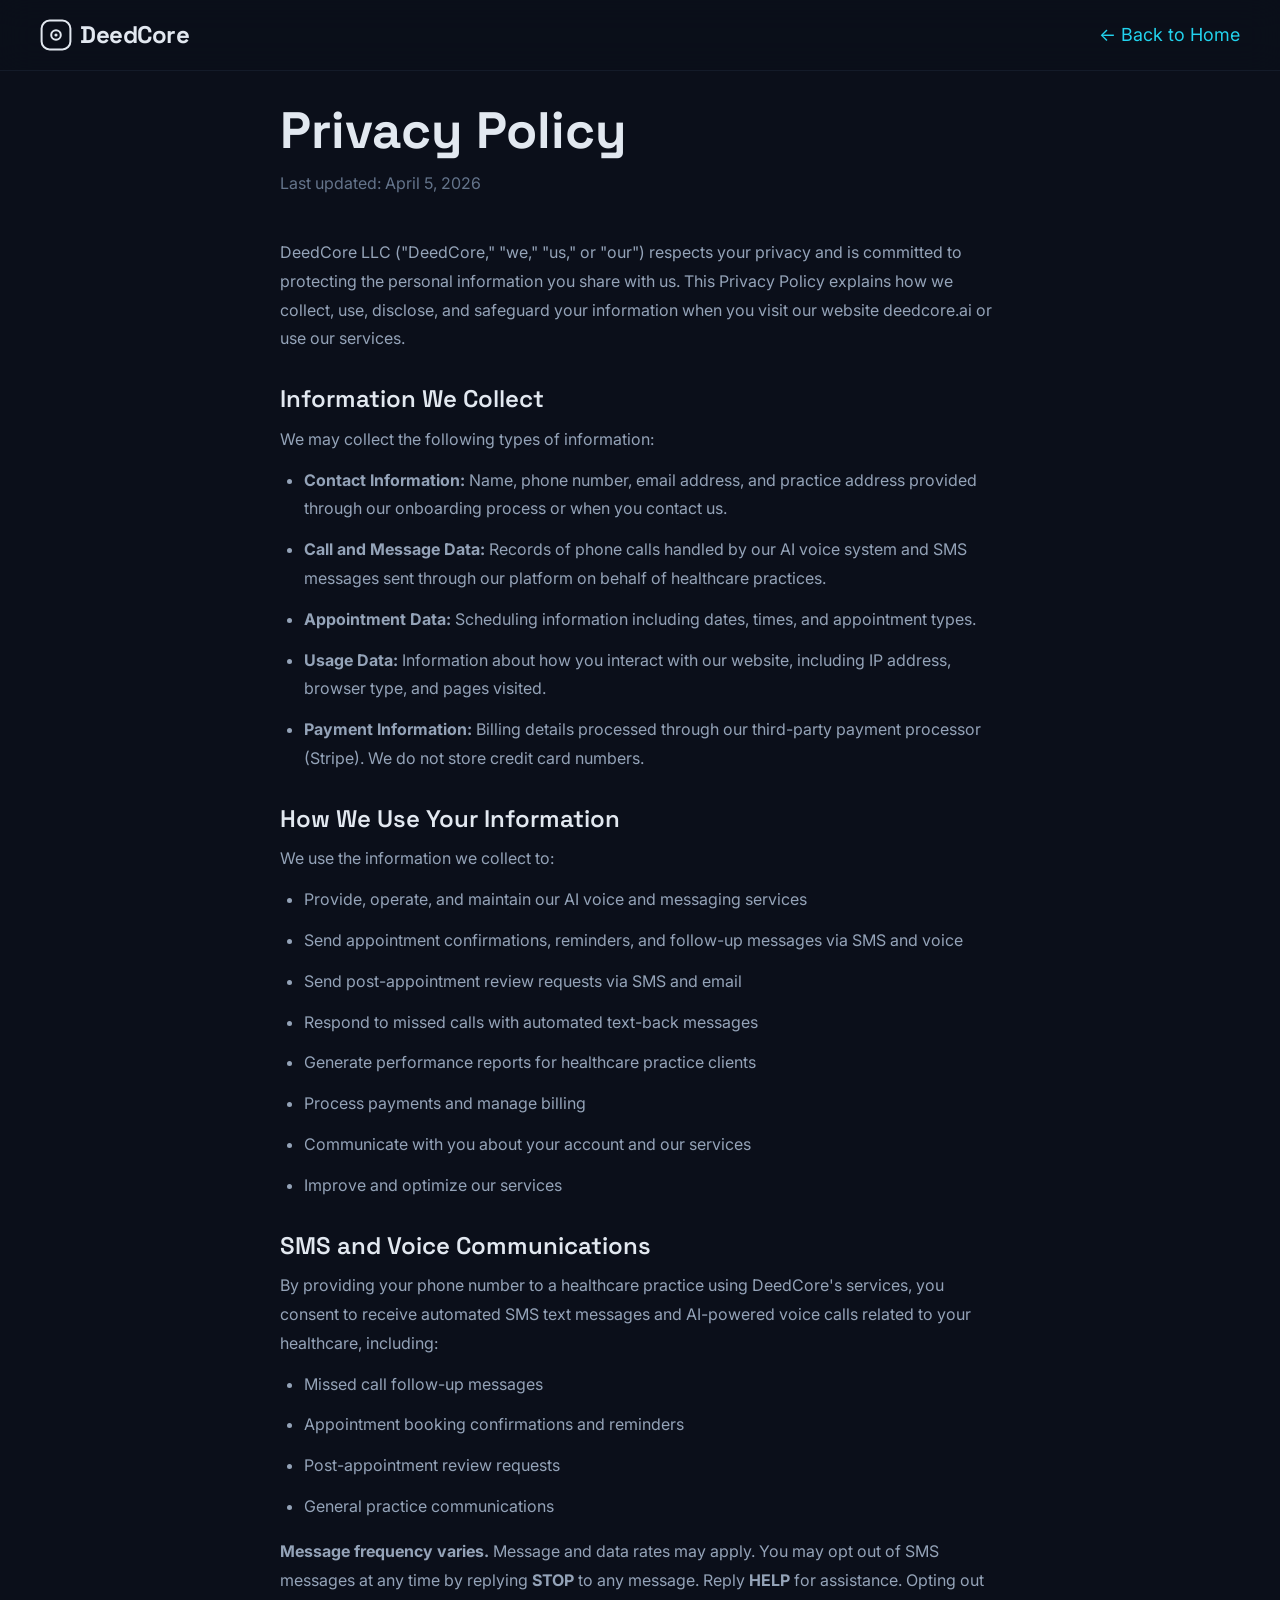
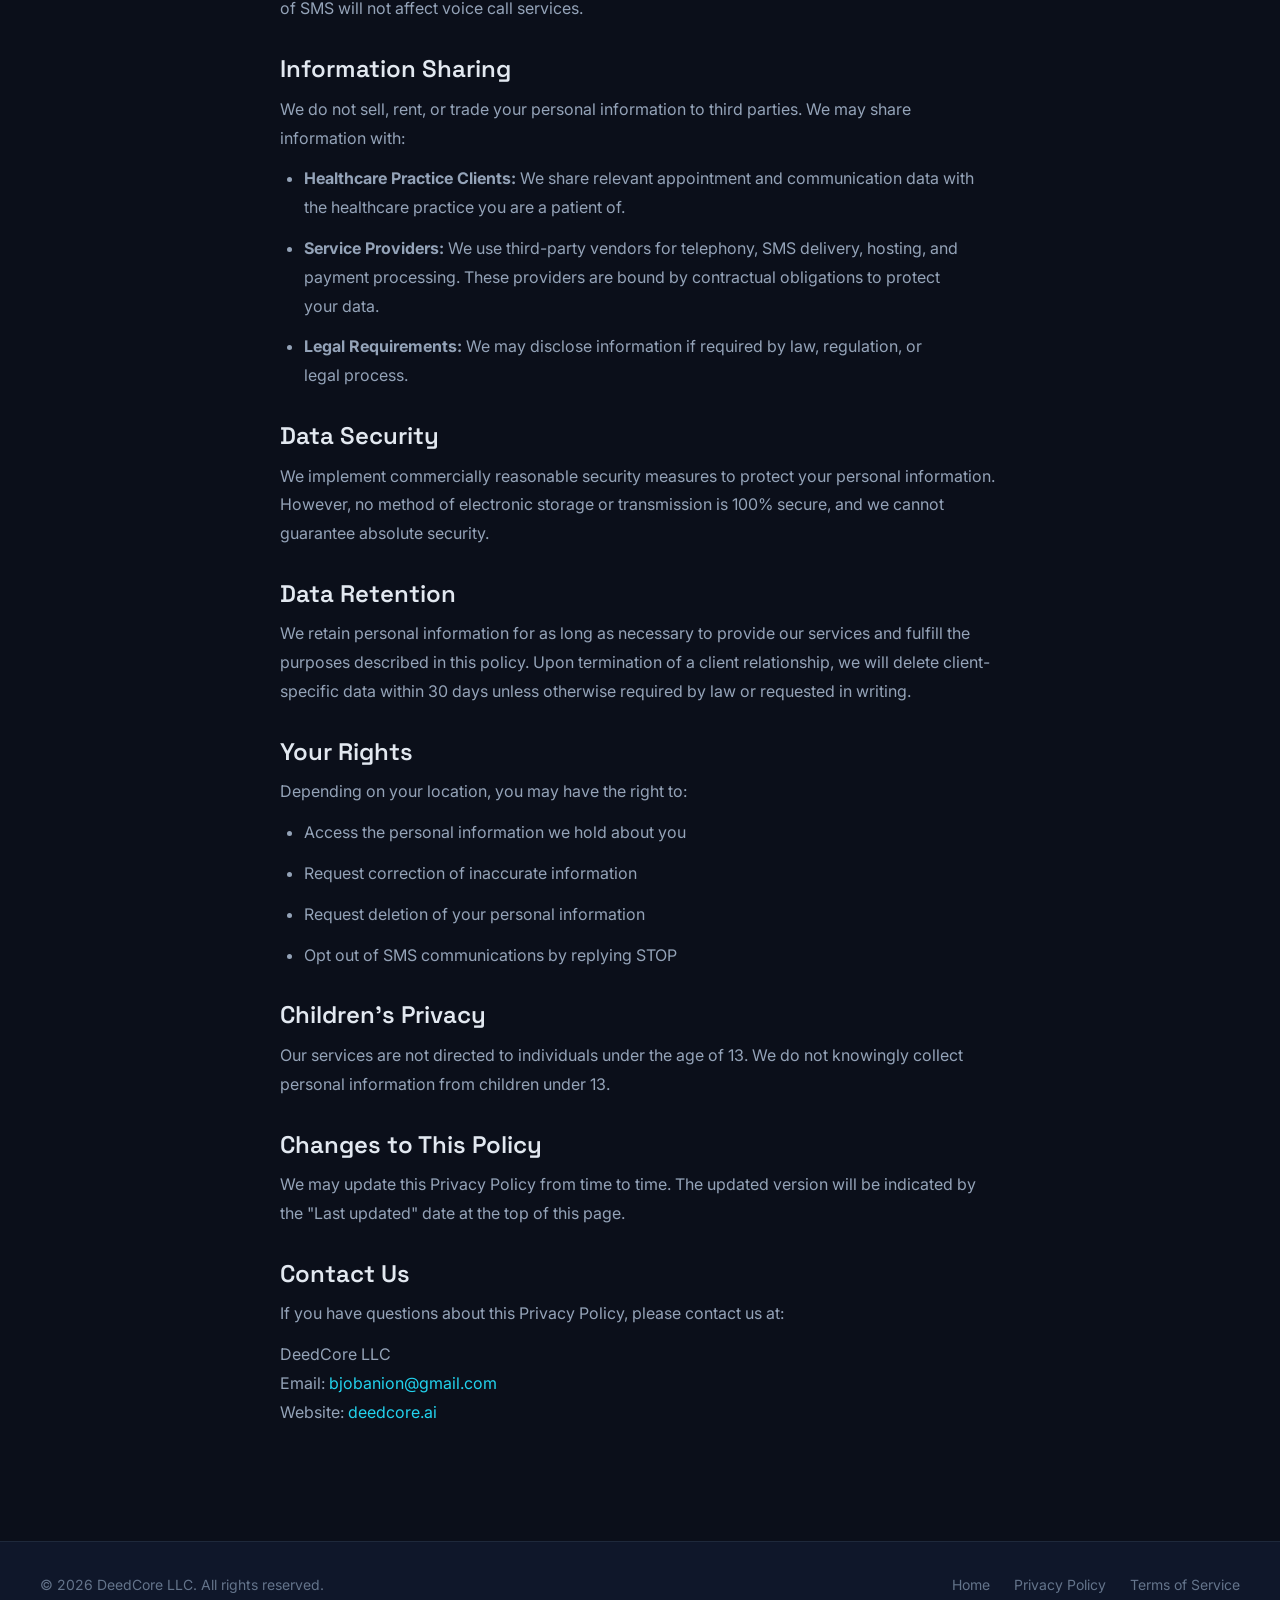
==== commit f4166356: "Update: dental practices → healthcare practices for broader positioning" ====
--- a/privacy.html
+++ b/privacy.html
@@ -44,7 +44,7 @@
     <p>We may collect the following types of information:</p>
     <ul>
       <li><strong>Contact Information:</strong> Name, phone number, email address, and practice address provided through our onboarding process or when you contact us.</li>
-      <li><strong>Call and Message Data:</strong> Records of phone calls handled by our AI voice system and SMS messages sent through our platform on behalf of dental practices.</li>
+      <li><strong>Call and Message Data:</strong> Records of phone calls handled by our AI voice system and SMS messages sent through our platform on behalf of healthcare practices.</li>
       <li><strong>Appointment Data:</strong> Scheduling information including dates, times, and appointment types.</li>
       <li><strong>Usage Data:</strong> Information about how you interact with our website, including IP address, browser type, and pages visited.</li>
       <li><strong>Payment Information:</strong> Billing details processed through our third-party payment processor (Stripe). We do not store credit card numbers.</li>
@@ -57,14 +57,14 @@
       <li>Send appointment confirmations, reminders, and follow-up messages via SMS and voice</li>
       <li>Send post-appointment review requests via SMS and email</li>
       <li>Respond to missed calls with automated text-back messages</li>
-      <li>Generate performance reports for dental practice clients</li>
+      <li>Generate performance reports for healthcare practice clients</li>
       <li>Process payments and manage billing</li>
       <li>Communicate with you about your account and our services</li>
       <li>Improve and optimize our services</li>
     </ul>
 
     <h2>SMS and Voice Communications</h2>
-    <p>By providing your phone number to a dental practice using DeedCore's services, you consent to receive automated SMS text messages and AI-powered voice calls related to your dental care, including:</p>
+    <p>By providing your phone number to a healthcare practice using DeedCore's services, you consent to receive automated SMS text messages and AI-powered voice calls related to your healthcare, including:</p>
     <ul>
       <li>Missed call follow-up messages</li>
       <li>Appointment booking confirmations and reminders</li>
@@ -76,7 +76,7 @@
     <h2>Information Sharing</h2>
     <p>We do not sell, rent, or trade your personal information to third parties. We may share information with:</p>
     <ul>
-      <li><strong>Dental Practice Clients:</strong> We share relevant appointment and communication data with the dental practice you are a patient of.</li>
+      <li><strong>Healthcare Practice Clients:</strong> We share relevant appointment and communication data with the healthcare practice you are a patient of.</li>
       <li><strong>Service Providers:</strong> We use third-party vendors for telephony, SMS delivery, hosting, and payment processing. These providers are bound by contractual obligations to protect your data.</li>
       <li><strong>Legal Requirements:</strong> We may disclose information if required by law, regulation, or legal process.</li>
     </ul>
